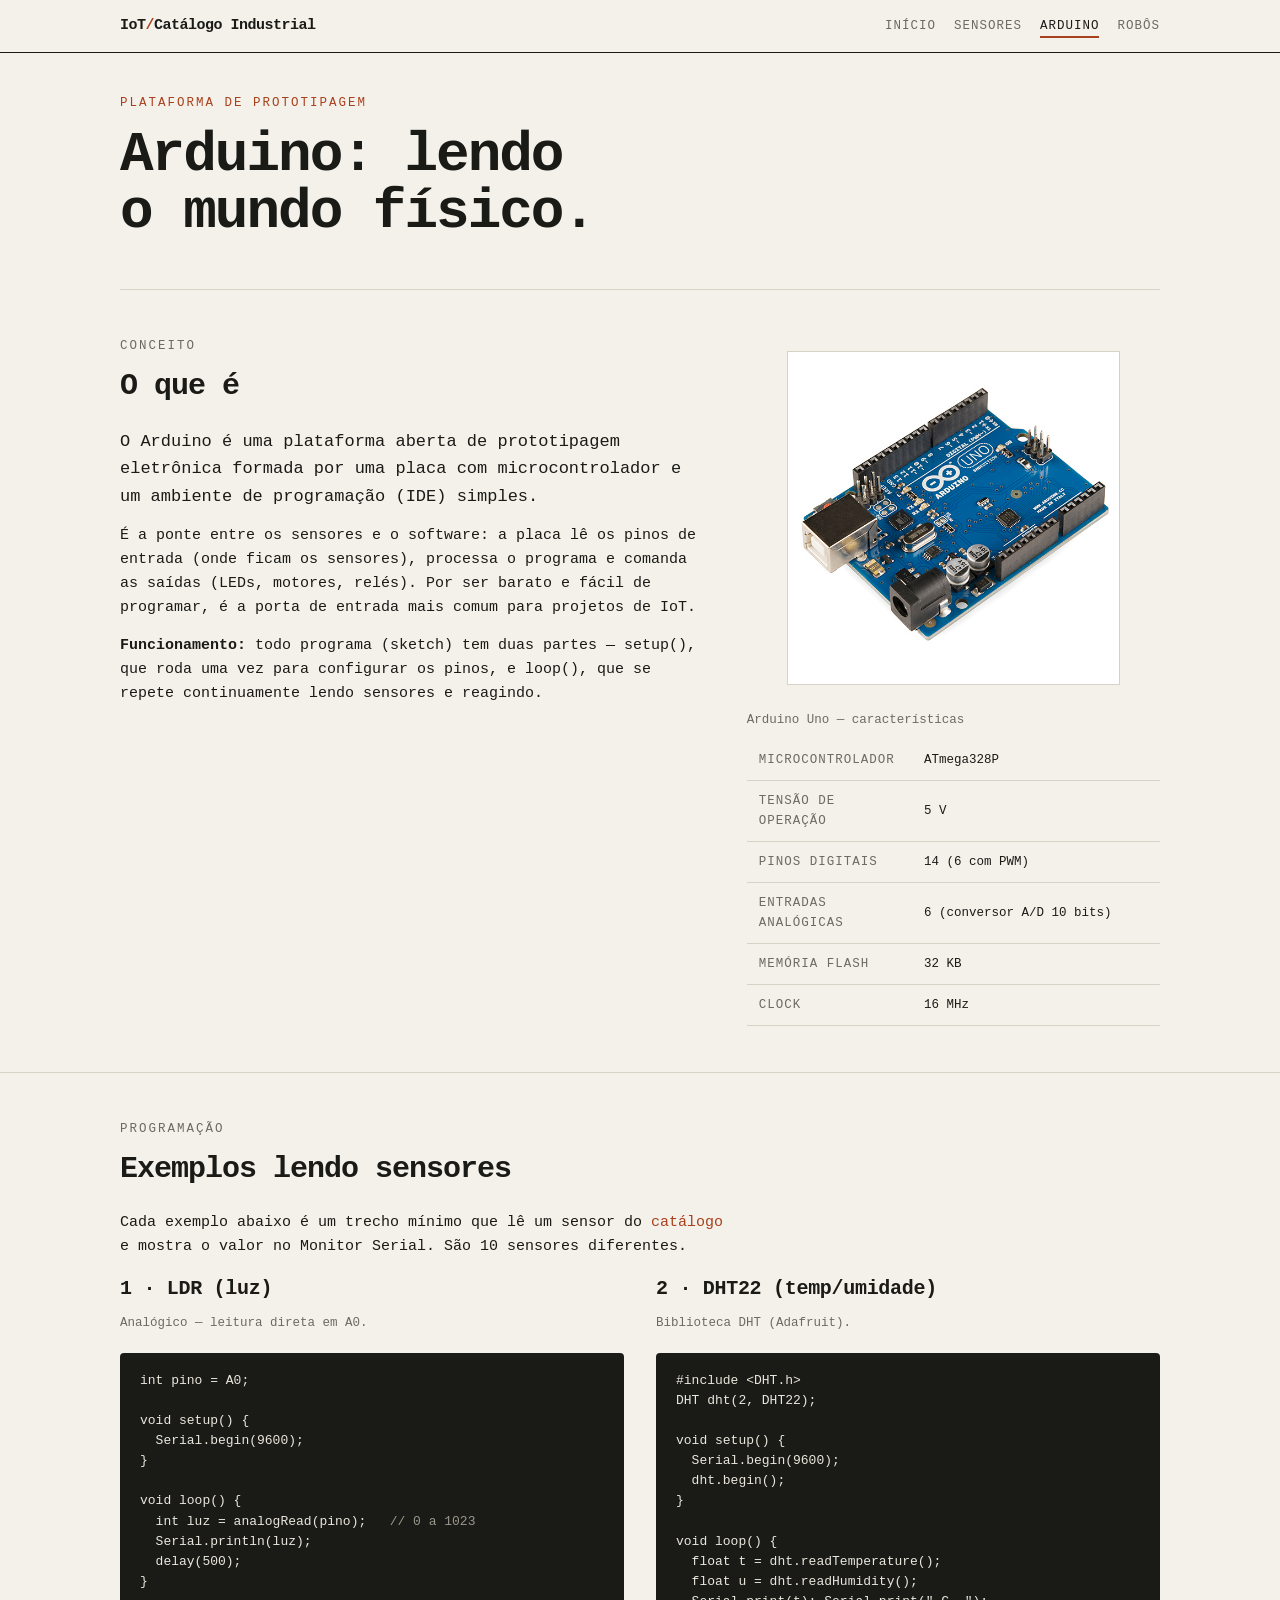
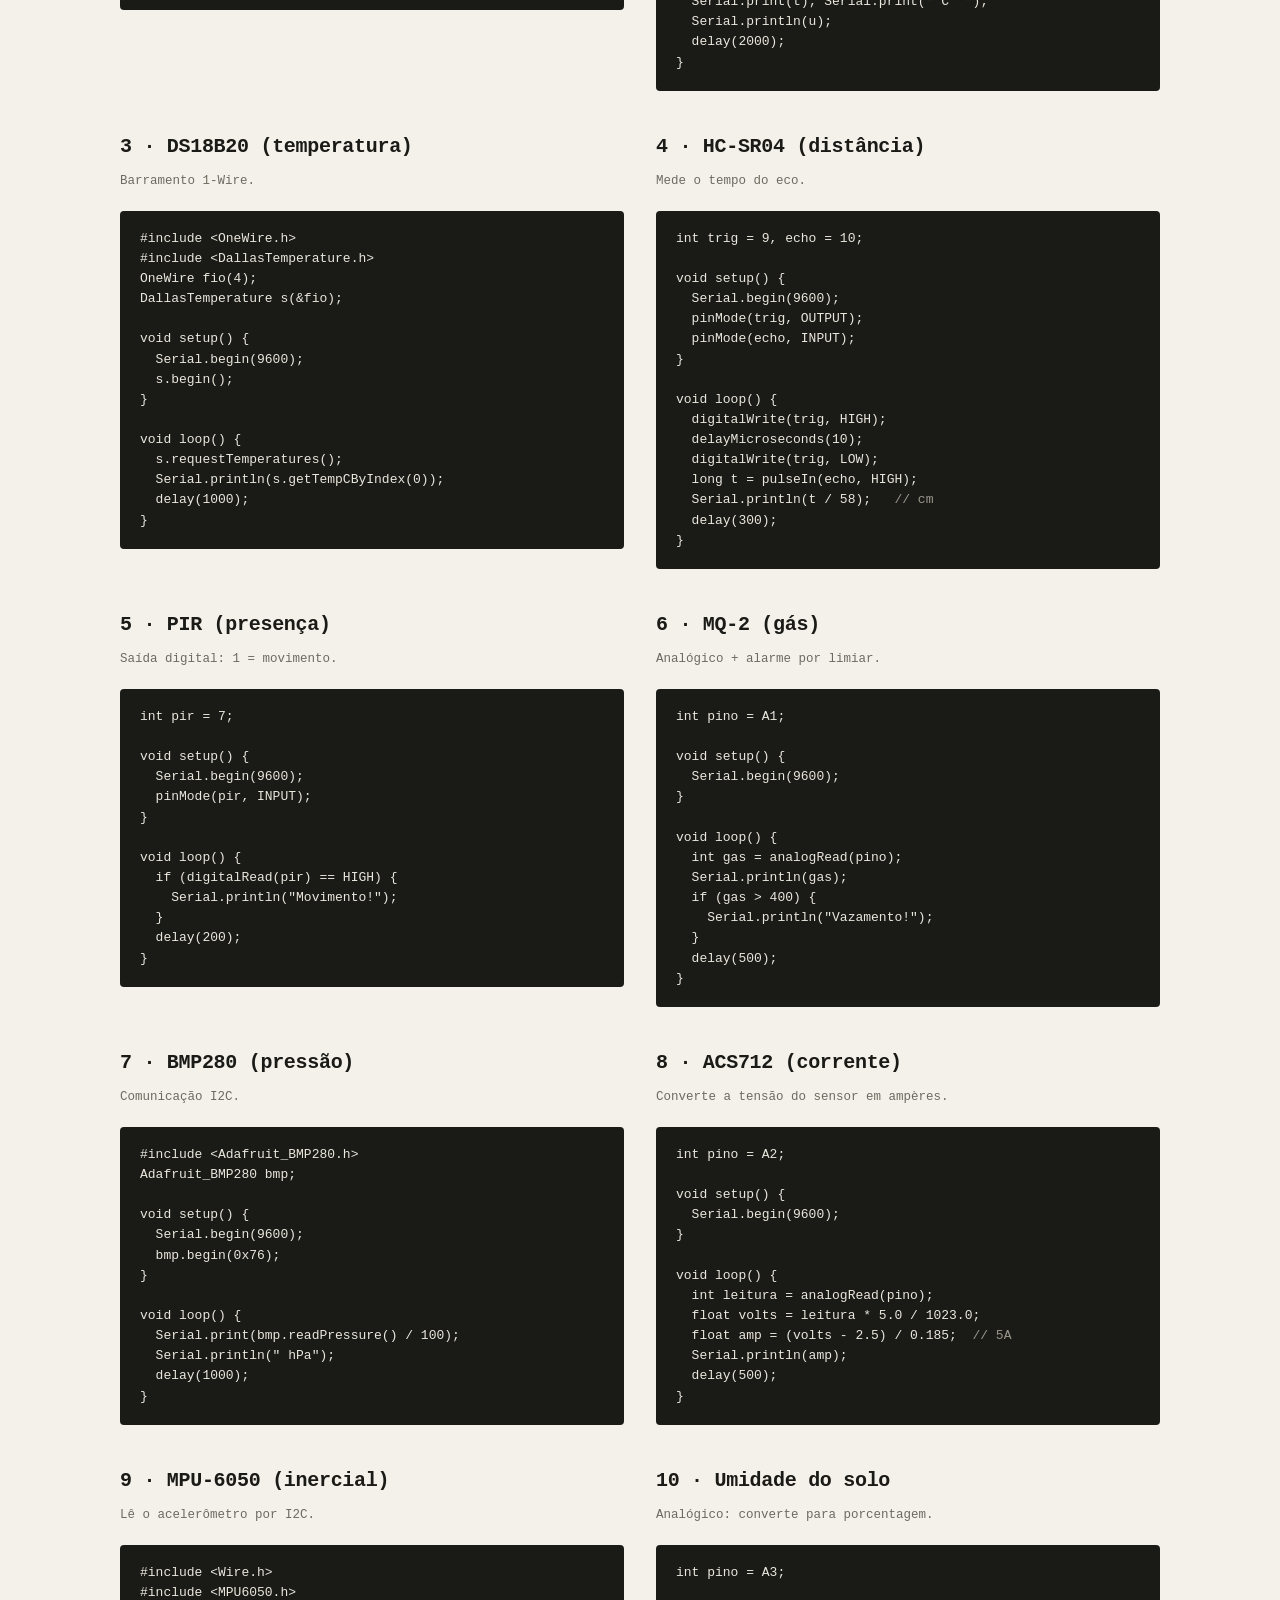
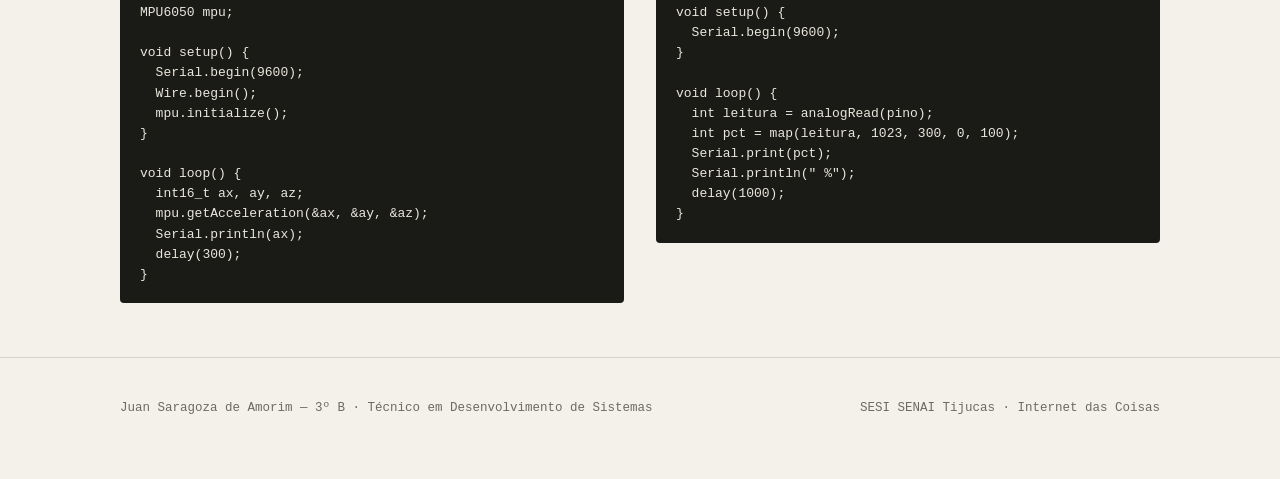
==== arduino.html @ edd11b9e "initial commit" ====
<!DOCTYPE html>
<html lang="pt-BR">
<head>
  <meta charset="UTF-8">
  <meta name="viewport" content="width=device-width, initial-scale=1.0">
  <title>Arduino — Catálogo IoT</title>
  <meta name="description" content="Arduino: conceito, funcionamento, características técnicas e exemplos de programação lendo sensores IoT.">
  <link rel="stylesheet" href="css/style.css">
</head>
<body>
  <header class="topbar">
    <div class="wrap">
      <div class="brand">IoT<span>/</span>Catálogo Industrial</div>
      <nav class="nav" aria-label="Navegação principal">
        <a href="index.html">Início</a>
        <a href="sensores.html">Sensores</a>
        <a href="arduino.html" class="active">Arduino</a>
        <a href="robos.html">Robôs</a>
      </nav>
    </div>
  </header>

  <main>
    <div class="wrap">
      <div class="docblock">
        <p class="doc-eyebrow">Plataforma de prototipagem</p>
        <h1 class="doc-title">Arduino: lendo o mundo físico.</h1>
      </div>
    </div>

    <section>
      <div class="wrap split">
        <div>
          <p class="sec-label">Conceito</p>
          <h2>O que é</h2>
          <p class="lead">O Arduino é uma plataforma aberta de prototipagem eletrônica formada por
          uma placa com microcontrolador e um ambiente de programação (IDE) simples.</p>
          <p>É a ponte entre os sensores e o software: a placa lê os pinos de entrada (onde ficam
          os sensores), processa o programa e comanda as saídas (LEDs, motores, relés). Por ser
          barato e fácil de programar, é a porta de entrada mais comum para projetos de IoT.</p>
          <p><b>Funcionamento:</b> todo programa (sketch) tem duas partes — <code>setup()</code>,
          que roda uma vez para configurar os pinos, e <code>loop()</code>, que se repete
          continuamente lendo sensores e reagindo.</p>
        </div>
        <div>
          <figure class="card" style="border:1px solid var(--line)">
            <img src="img/arduino.jpg" alt="Placa Arduino Uno">
          </figure>
          <table class="spectable" aria-label="Características do Arduino Uno">
            <caption class="code-cap" style="text-align:left;caption-side:top;margin:10px 0">Arduino Uno — características</caption>
            <tr><th>Microcontrolador</th><td>ATmega328P</td></tr>
            <tr><th>Tensão de operação</th><td>5 V</td></tr>
            <tr><th>Pinos digitais</th><td>14 (6 com PWM)</td></tr>
            <tr><th>Entradas analógicas</th><td>6 (conversor A/D 10 bits)</td></tr>
            <tr><th>Memória Flash</th><td>32 KB</td></tr>
            <tr><th>Clock</th><td>16 MHz</td></tr>
          </table>
        </div>
      </div>
    </section>

    <section>
      <div class="wrap">
        <p class="sec-label">Programação</p>
        <h2>Exemplos lendo sensores</h2>
        <p>Cada exemplo abaixo é um trecho mínimo que lê um sensor do <a href="sensores.html">catálogo</a>
        e mostra o valor no Monitor Serial. São 10 sensores diferentes.</p>

        <div class="split" style="grid-template-columns:1fr 1fr;gap:32px">

          <div>
            <h3>1 · LDR (luz)</h3>
            <p class="code-cap">Analógico — leitura direta em A0.</p>
            <pre><code>int pino = A0;

void setup() {
  Serial.begin(9600);
}

void loop() {
  int luz = analogRead(pino);   <span class="cmt">// 0 a 1023</span>
  Serial.println(luz);
  delay(500);
}</code></pre>
          </div>

          <div>
            <h3>2 · DHT22 (temp/umidade)</h3>
            <p class="code-cap">Biblioteca DHT (Adafruit).</p>
            <pre><code>#include &lt;DHT.h&gt;
DHT dht(2, DHT22);

void setup() {
  Serial.begin(9600);
  dht.begin();
}

void loop() {
  float t = dht.readTemperature();
  float u = dht.readHumidity();
  Serial.print(t); Serial.print(" C  ");
  Serial.println(u);
  delay(2000);
}</code></pre>
          </div>

          <div>
            <h3>3 · DS18B20 (temperatura)</h3>
            <p class="code-cap">Barramento 1-Wire.</p>
            <pre><code>#include &lt;OneWire.h&gt;
#include &lt;DallasTemperature.h&gt;
OneWire fio(4);
DallasTemperature s(&amp;fio);

void setup() {
  Serial.begin(9600);
  s.begin();
}

void loop() {
  s.requestTemperatures();
  Serial.println(s.getTempCByIndex(0));
  delay(1000);
}</code></pre>
          </div>

          <div>
            <h3>4 · HC-SR04 (distância)</h3>
            <p class="code-cap">Mede o tempo do eco.</p>
            <pre><code>int trig = 9, echo = 10;

void setup() {
  Serial.begin(9600);
  pinMode(trig, OUTPUT);
  pinMode(echo, INPUT);
}

void loop() {
  digitalWrite(trig, HIGH);
  delayMicroseconds(10);
  digitalWrite(trig, LOW);
  long t = pulseIn(echo, HIGH);
  Serial.println(t / 58);   <span class="cmt">// cm</span>
  delay(300);
}</code></pre>
          </div>

          <div>
            <h3>5 · PIR (presença)</h3>
            <p class="code-cap">Saída digital: 1 = movimento.</p>
            <pre><code>int pir = 7;

void setup() {
  Serial.begin(9600);
  pinMode(pir, INPUT);
}

void loop() {
  if (digitalRead(pir) == HIGH) {
    Serial.println("Movimento!");
  }
  delay(200);
}</code></pre>
          </div>

          <div>
            <h3>6 · MQ-2 (gás)</h3>
            <p class="code-cap">Analógico + alarme por limiar.</p>
            <pre><code>int pino = A1;

void setup() {
  Serial.begin(9600);
}

void loop() {
  int gas = analogRead(pino);
  Serial.println(gas);
  if (gas &gt; 400) {
    Serial.println("Vazamento!");
  }
  delay(500);
}</code></pre>
          </div>

          <div>
            <h3>7 · BMP280 (pressão)</h3>
            <p class="code-cap">Comunicação I2C.</p>
            <pre><code>#include &lt;Adafruit_BMP280.h&gt;
Adafruit_BMP280 bmp;

void setup() {
  Serial.begin(9600);
  bmp.begin(0x76);
}

void loop() {
  Serial.print(bmp.readPressure() / 100);
  Serial.println(" hPa");
  delay(1000);
}</code></pre>
          </div>

          <div>
            <h3>8 · ACS712 (corrente)</h3>
            <p class="code-cap">Converte a tensão do sensor em ampères.</p>
            <pre><code>int pino = A2;

void setup() {
  Serial.begin(9600);
}

void loop() {
  int leitura = analogRead(pino);
  float volts = leitura * 5.0 / 1023.0;
  float amp = (volts - 2.5) / 0.185;  <span class="cmt">// 5A</span>
  Serial.println(amp);
  delay(500);
}</code></pre>
          </div>

          <div>
            <h3>9 · MPU-6050 (inercial)</h3>
            <p class="code-cap">Lê o acelerômetro por I2C.</p>
            <pre><code>#include &lt;Wire.h&gt;
#include &lt;MPU6050.h&gt;
MPU6050 mpu;

void setup() {
  Serial.begin(9600);
  Wire.begin();
  mpu.initialize();
}

void loop() {
  int16_t ax, ay, az;
  mpu.getAcceleration(&amp;ax, &amp;ay, &amp;az);
  Serial.println(ax);
  delay(300);
}</code></pre>
          </div>

          <div>
            <h3>10 · Umidade do solo</h3>
            <p class="code-cap">Analógico: converte para porcentagem.</p>
            <pre><code>int pino = A3;

void setup() {
  Serial.begin(9600);
}

void loop() {
  int leitura = analogRead(pino);
  int pct = map(leitura, 1023, 300, 0, 100);
  Serial.print(pct);
  Serial.println(" %");
  delay(1000);
}</code></pre>
          </div>

        </div>
      </div>
    </section>
  </main>

  <footer>
    <div class="wrap">
      <span>Juan Saragoza de Amorim — 3º B · Técnico em Desenvolvimento de Sistemas</span>
      <span>SESI SENAI Tijucas · Internet das Coisas</span>
    </div>
  </footer>
</body>
</html>
---- css/style.css ----
/* ============================================================
   Catalogo IoT — Sensores e Robos Industriais
   Estilo: datasheet tecnico monoespacado
   Autor: Juan Saragoza de Amorim — 3o B DS — SESI SENAI Tijucas
   ============================================================ */

:root {
  /* cores */
  --paper:   #f4f1ea;
  --paper-2: #ece8dd;
  --ink:     #1a1a17;
  --muted:   #6b6b60;
  --line:    #d6d2c6;
  --accent:  #a8401c;
  --accent-soft: #f0e2d8;

  /* tipografia */
  --mono: "Cascadia Code", "Consolas", "SFMono-Regular", ui-monospace, monospace;
  --fs-body: 15px;
  --fs-small: 12.5px;
  --fs-h3: 20px;
  --fs-h2: 30px;
  --fs-display: 56px;

  /* espacamento e formas */
  --gap: 24px;
  --pad: 20px;
  --maxw: 1080px;
  --radius: 4px;
}

* { box-sizing: border-box; }

html { -webkit-text-size-adjust: 100%; }

body {
  margin: 0;
  background: var(--paper);
  color: var(--ink);
  font-family: var(--mono);
  font-size: var(--fs-body);
  line-height: 1.6;
  text-rendering: optimizeLegibility;
}

a { color: var(--accent); text-decoration: none; }
a:hover { text-decoration: underline; }
a:focus-visible,
button:focus-visible,
input:focus-visible {
  outline: 2px solid var(--accent);
  outline-offset: 2px;
}

img { max-width: 100%; display: block; }

.wrap { max-width: var(--maxw); margin: 0 auto; padding: 0 var(--pad); }

/* ---------- cabecalho / navegacao ---------- */
.topbar {
  border-bottom: 1px solid var(--ink);
  background: var(--paper);
  position: sticky;
  top: 0;
  z-index: 10;
}
.topbar .wrap {
  display: flex;
  align-items: baseline;
  justify-content: space-between;
  gap: var(--gap);
  padding-top: 14px;
  padding-bottom: 14px;
  flex-wrap: wrap;
}
.brand { font-weight: 700; letter-spacing: -0.5px; color: var(--ink); }
.brand span { color: var(--accent); }
.nav { display: flex; gap: 18px; flex-wrap: wrap; font-size: var(--fs-small); }
.nav a { color: var(--muted); text-transform: uppercase; letter-spacing: 1px; }
.nav a:hover { color: var(--ink); text-decoration: none; }
.nav a.active { color: var(--ink); border-bottom: 2px solid var(--accent); }

/* ---------- bloco de identificacao (estilo datasheet) ---------- */
.docblock {
  border-bottom: 1px solid var(--line);
  padding: 40px 0 28px;
}
.doc-eyebrow {
  font-size: var(--fs-small);
  letter-spacing: 2px;
  text-transform: uppercase;
  color: var(--accent);
  margin: 0 0 14px;
}
.doc-title {
  font-size: var(--fs-display);
  line-height: 1.02;
  letter-spacing: -2px;
  margin: 0 0 20px;
  max-width: 15ch;
}
.doc-meta {
  display: grid;
  grid-template-columns: repeat(4, minmax(0, 1fr));
  border: 1px solid var(--line);
  border-radius: var(--radius);
  overflow: hidden;
  font-size: var(--fs-small);
  max-width: 640px;
}
.doc-meta div { padding: 10px 14px; border-right: 1px solid var(--line); }
.doc-meta div:last-child { border-right: 0; }
.doc-meta dt { color: var(--muted); text-transform: uppercase; letter-spacing: 1px; }
.doc-meta dd { margin: 2px 0 0; font-weight: 700; }

/* ---------- secoes ---------- */
section { padding: 46px 0; border-bottom: 1px solid var(--line); }
section.tight { padding: 28px 0; }
.sec-label {
  font-size: var(--fs-small);
  letter-spacing: 2px;
  text-transform: uppercase;
  color: var(--muted);
  margin: 0 0 6px;
}
h2 { font-size: var(--fs-h2); letter-spacing: -1px; margin: 0 0 18px; }
h3 { font-size: var(--fs-h3); margin: 0 0 8px; letter-spacing: -0.3px; }
p { margin: 0 0 14px; max-width: 68ch; }
.lead { font-size: 17px; max-width: 62ch; }
.muted { color: var(--muted); }

/* ---------- layout de duas colunas assimetrico ---------- */
.split {
  display: grid;
  grid-template-columns: 1.4fr 1fr;
  gap: 48px;
  align-items: start;
}
.split.rev { grid-template-columns: 1fr 1.4fr; }

/* ---------- conceitos (lista definicao) ---------- */
.concepts { display: grid; gap: 0; border-top: 1px solid var(--line); }
.concept {
  display: grid;
  grid-template-columns: 44px 1fr;
  gap: 16px;
  padding: 20px 0;
  border-bottom: 1px solid var(--line);
}
.concept .num { color: var(--accent); font-weight: 700; }

/* ---------- barra de acesso (cards das duas areas) ---------- */
.areas { display: grid; grid-template-columns: 1fr 1fr; gap: 2px; background: var(--ink); border: 1px solid var(--ink); }
.area {
  background: var(--paper);
  padding: 28px;
  display: flex;
  flex-direction: column;
  gap: 10px;
  min-height: 220px;
}
.area:hover { background: var(--accent-soft); }
.area .k { font-size: var(--fs-small); letter-spacing: 2px; color: var(--accent); text-transform: uppercase; }
.area h3 { font-size: 26px; }
.area .go { margin-top: auto; font-weight: 700; color: var(--ink); }

/* ---------- filtro ---------- */
.toolbar {
  display: flex;
  gap: 12px;
  align-items: center;
  flex-wrap: wrap;
  margin: 0 0 26px;
  padding: 14px;
  border: 1px solid var(--line);
  border-radius: var(--radius);
  background: var(--paper-2);
}
.toolbar label { font-size: var(--fs-small); text-transform: uppercase; letter-spacing: 1px; color: var(--muted); }
.toolbar input[type="search"] {
  font-family: var(--mono);
  font-size: var(--fs-body);
  padding: 8px 12px;
  border: 1px solid var(--ink);
  border-radius: var(--radius);
  background: var(--paper);
  color: var(--ink);
  flex: 1 1 220px;
  min-width: 160px;
}
.chips { display: flex; gap: 8px; flex-wrap: wrap; }
.chip {
  font-family: var(--mono);
  font-size: var(--fs-small);
  padding: 6px 12px;
  border: 1px solid var(--line);
  background: var(--paper);
  color: var(--muted);
  border-radius: 999px;
  cursor: pointer;
  letter-spacing: 0.5px;
}
.chip:hover { border-color: var(--ink); color: var(--ink); }
.chip[aria-pressed="true"] {
  background: var(--ink);
  color: var(--paper);
  border-color: var(--ink);
}
.count { font-size: var(--fs-small); color: var(--muted); margin-left: auto; }

/* ---------- fichas (cards de sensor/robo) ---------- */
/* flex + justify-content:center centraliza os itens que sobram na ultima linha */
.grid { display: flex; flex-wrap: wrap; justify-content: center; gap: 18px; }
.card {
  background: var(--paper);
  border: 1px solid var(--line);
  padding: 0;
  display: flex;
  flex-direction: column;
  flex: 0 1 330px;
}
.card figure { margin: 0; background: var(--paper-2); border-bottom: 1px solid var(--line); }
.card figure img { width: 100%; height: 200px; object-fit: cover; }
/* nos cards do catalogo a foto aparece inteira (sem corte) */
.grid .card figure img { object-fit: contain; height: 210px; padding: 10px; }
.card .body { padding: 18px 20px 22px; display: flex; flex-direction: column; gap: 10px; height: 100%; }
.card .cat { font-size: var(--fs-small); text-transform: uppercase; letter-spacing: 1.5px; color: var(--accent); }
.card h3 { margin: 0; }
.card dl { margin: 6px 0 0; display: grid; grid-template-columns: auto 1fr; gap: 4px 12px; font-size: var(--fs-small); }
.card dt { color: var(--muted); text-transform: uppercase; letter-spacing: 0.5px; white-space: nowrap; }
.card dd { margin: 0; }
.card .desc { font-size: var(--fs-small); color: var(--ink); }
.card .makers { margin-top: auto; font-size: var(--fs-small); color: var(--muted); border-top: 1px dashed var(--line); padding-top: 10px; }
.card .makers b { color: var(--ink); font-weight: 700; }
.tag {
  display: inline-block;
  font-size: 11px;
  letter-spacing: 1px;
  text-transform: uppercase;
  border: 1px solid var(--ink);
  padding: 2px 8px;
  border-radius: 999px;
}

/* ---------- estado vazio (JS filtro) ---------- */
.empty {
  display: none;
  border: 1px dashed var(--line);
  padding: 40px 24px;
  text-align: center;
  color: var(--muted);
}
.empty.show { display: block; }

/* ---------- blocos de codigo (arduino) ---------- */
pre {
  background: var(--ink);
  color: #eae7dd;
  padding: 18px 20px;
  border-radius: var(--radius);
  overflow-x: auto;
  font-size: 13px;
  line-height: 1.55;
  margin: 0 0 8px;
}
pre .cmt { color: #9a968a; }
.code-cap { font-size: var(--fs-small); color: var(--muted); margin: 0 0 20px; }

/* ---------- tabela specs arduino ---------- */
.spectable { width: 100%; border-collapse: collapse; font-size: var(--fs-small); }
.spectable th, .spectable td { text-align: left; padding: 10px 12px; border-bottom: 1px solid var(--line); }
.spectable th { color: var(--muted); text-transform: uppercase; letter-spacing: 1px; font-weight: 400; width: 40%; }

/* ---------- rodape ---------- */
footer { padding: 40px 0 60px; font-size: var(--fs-small); color: var(--muted); }
footer .wrap { display: flex; justify-content: space-between; gap: 20px; flex-wrap: wrap; }
footer a { color: var(--muted); }
footer a:hover { color: var(--ink); }

/* ---------- responsivo ---------- */
@media (max-width: 760px) {
  :root { --fs-display: 38px; --fs-h2: 24px; }
  .split, .split.rev { grid-template-columns: 1fr; gap: 24px; }
  .areas { grid-template-columns: 1fr; }
  .doc-meta { grid-template-columns: 1fr 1fr; }
  .doc-meta div:nth-child(2) { border-right: 0; }
  .count { margin-left: 0; width: 100%; }
}
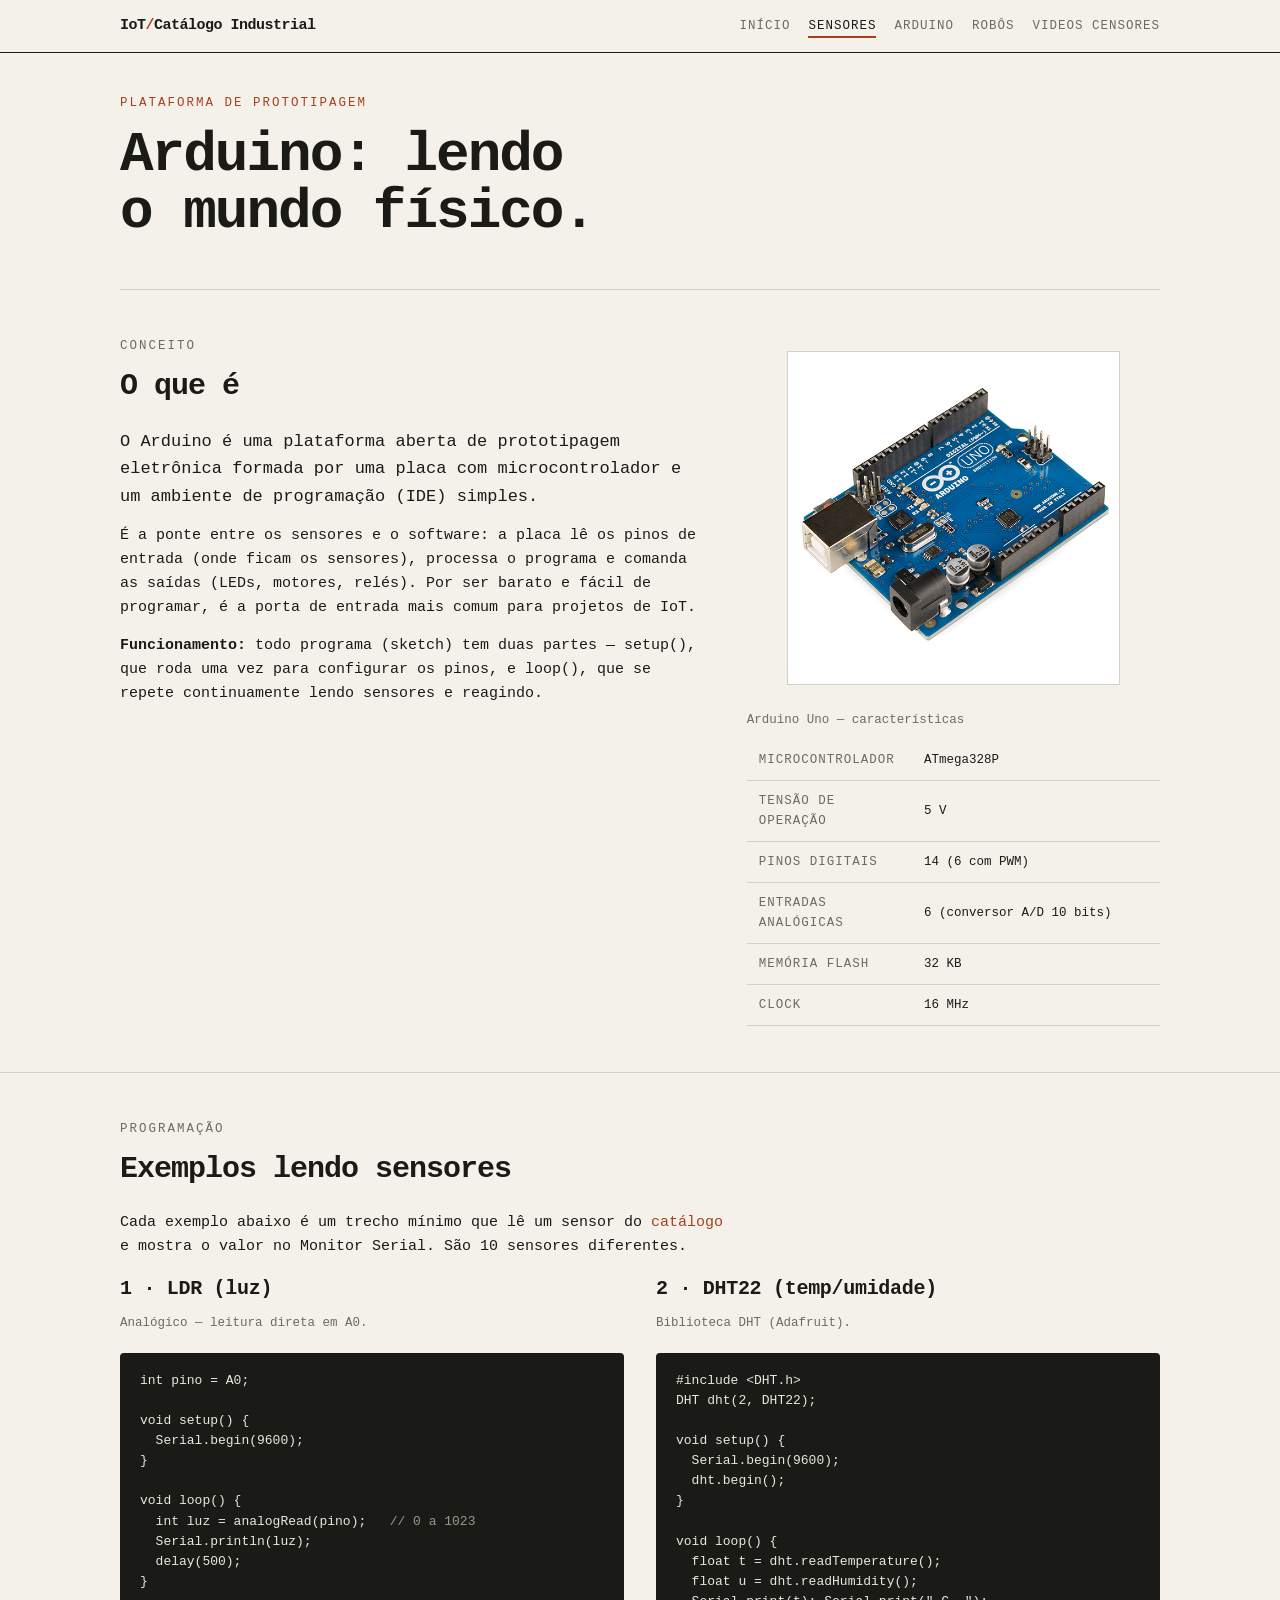
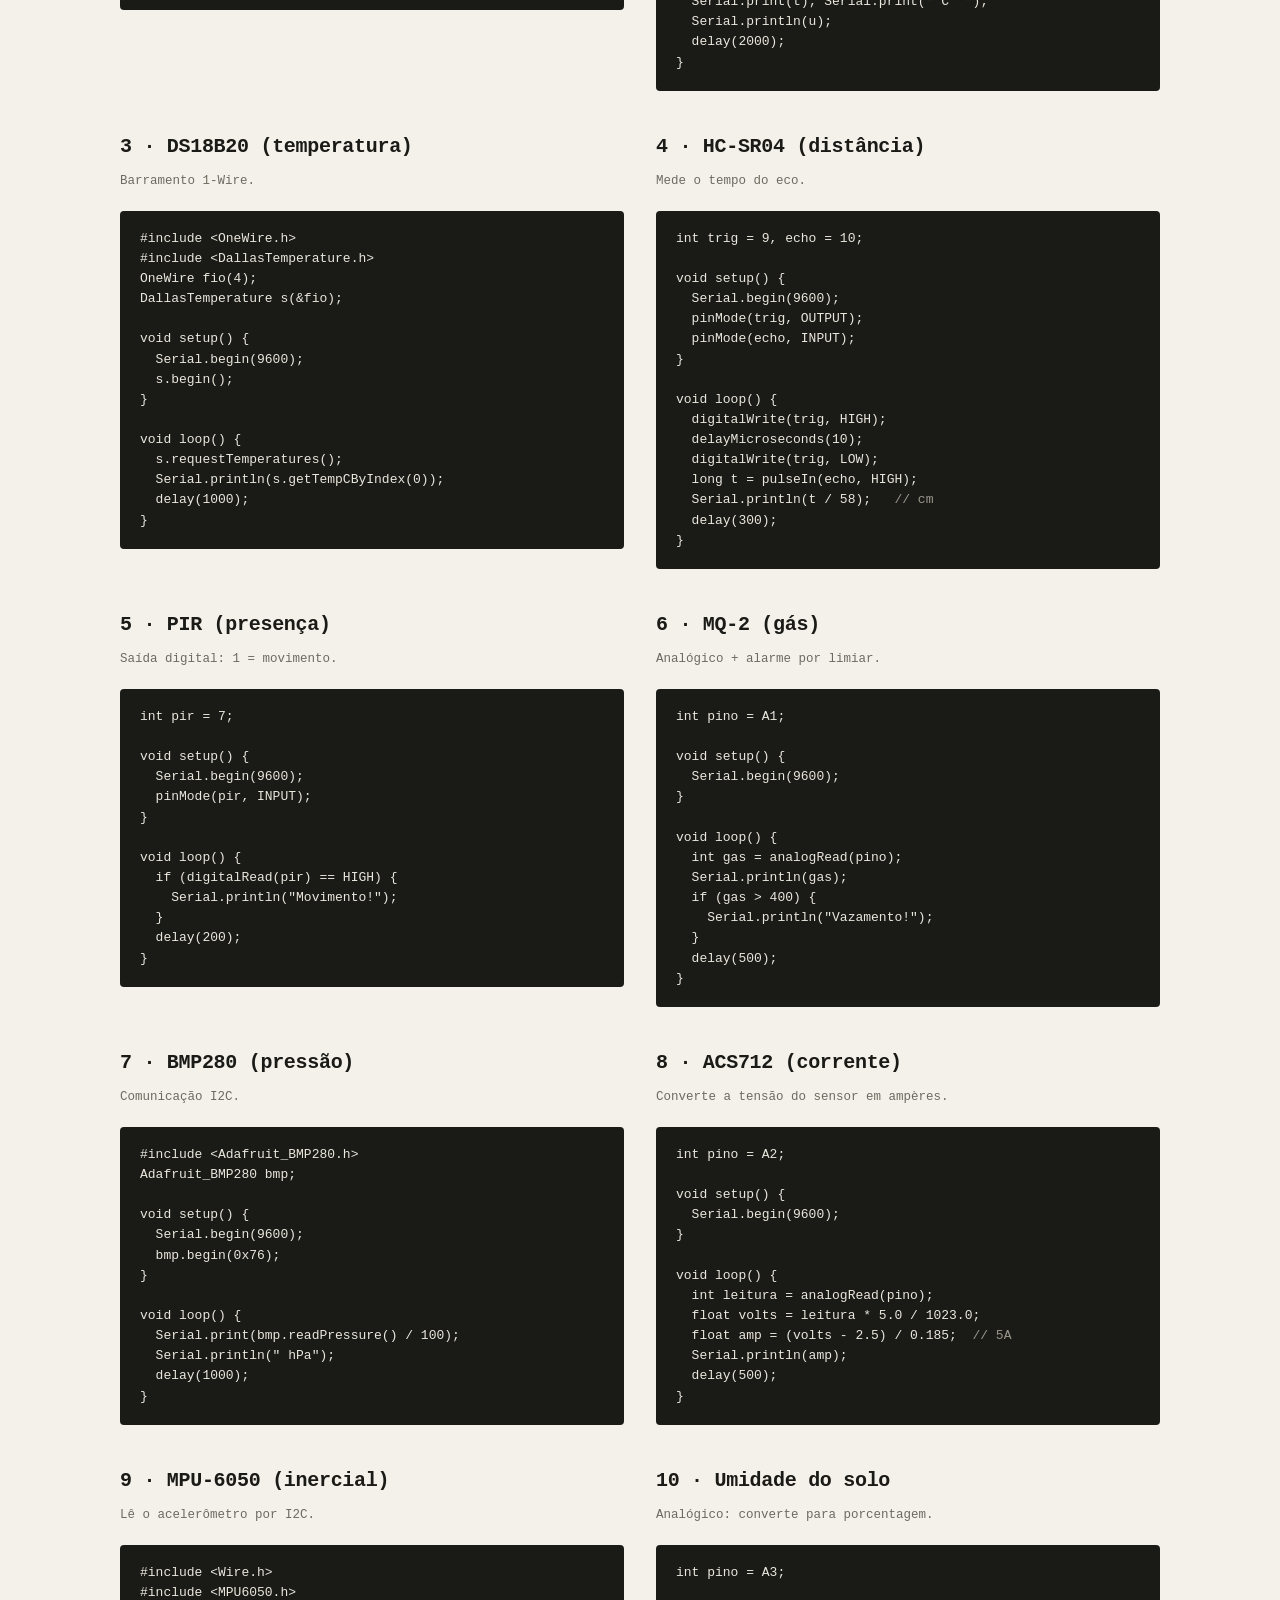
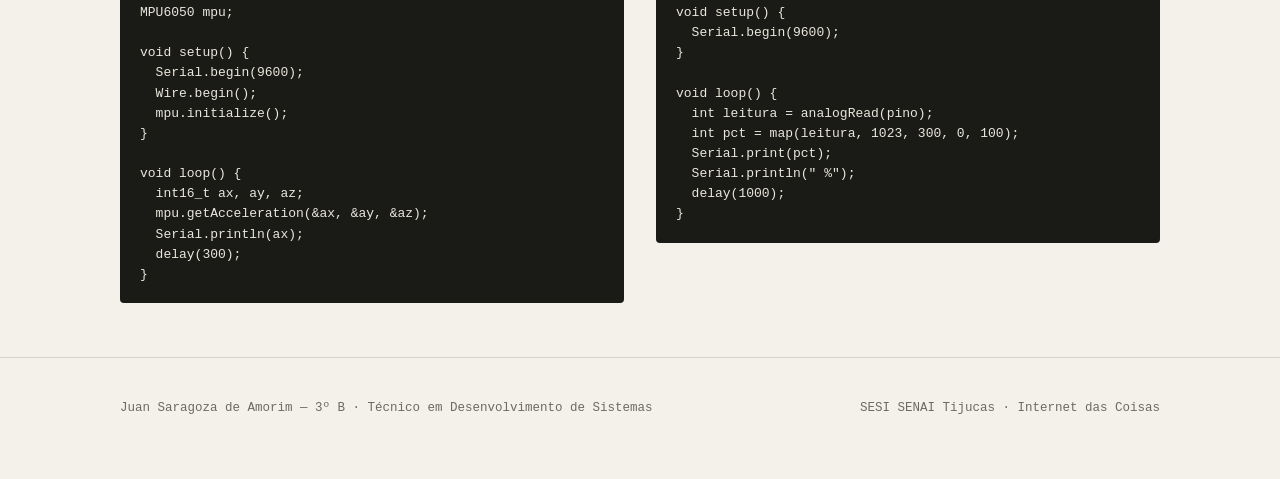
==== commit b120fefd: "agr vai" ====
--- a/arduino.html
+++ b/arduino.html
@@ -13,9 +13,10 @@
       <div class="brand">IoT<span>/</span>Catálogo Industrial</div>
       <nav class="nav" aria-label="Navegação principal">
         <a href="index.html">Início</a>
-        <a href="sensores.html">Sensores</a>
-        <a href="arduino.html" class="active">Arduino</a>
+        <a href="sensores.html" class="active">Sensores</a>
+        <a href="arduino.html">Arduino</a>
         <a href="robos.html">Robôs</a>
+        <a href="videos_sensores.html">Videos censores</a>
       </nav>
     </div>
   </header>
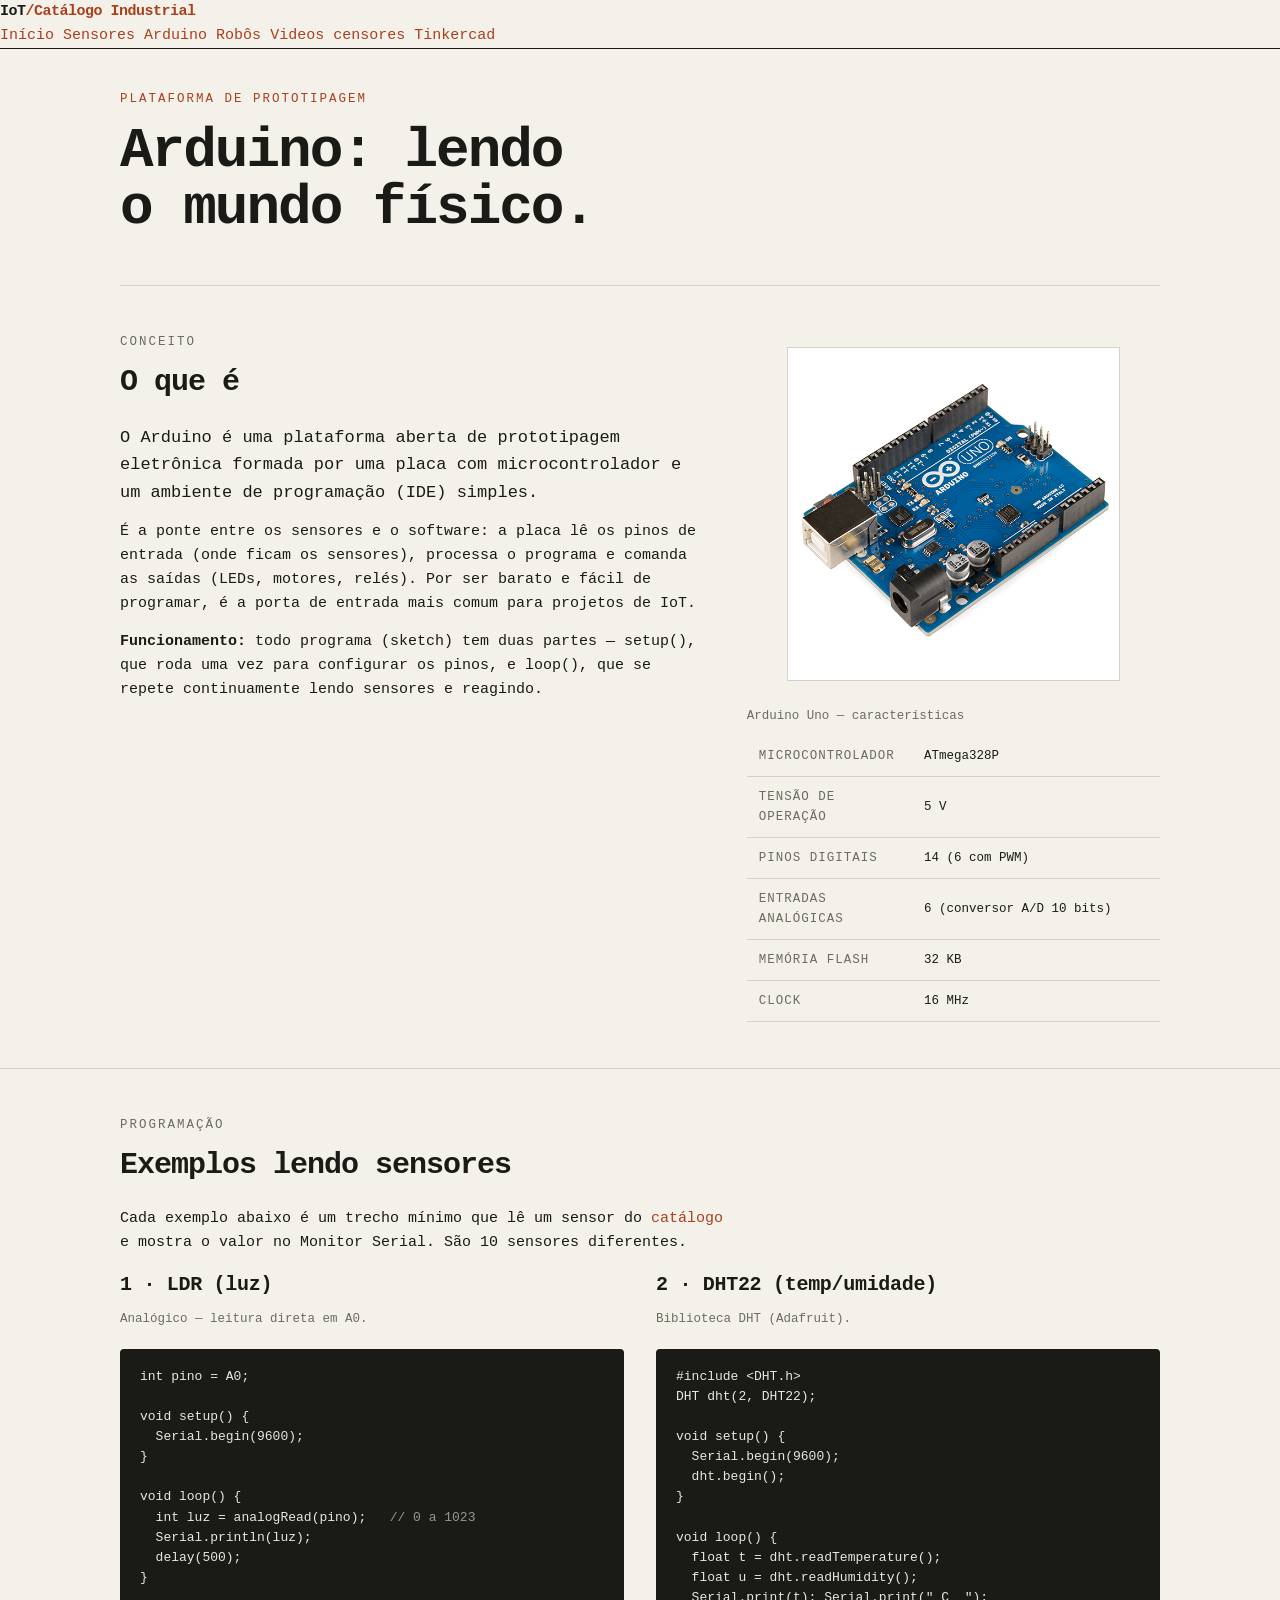
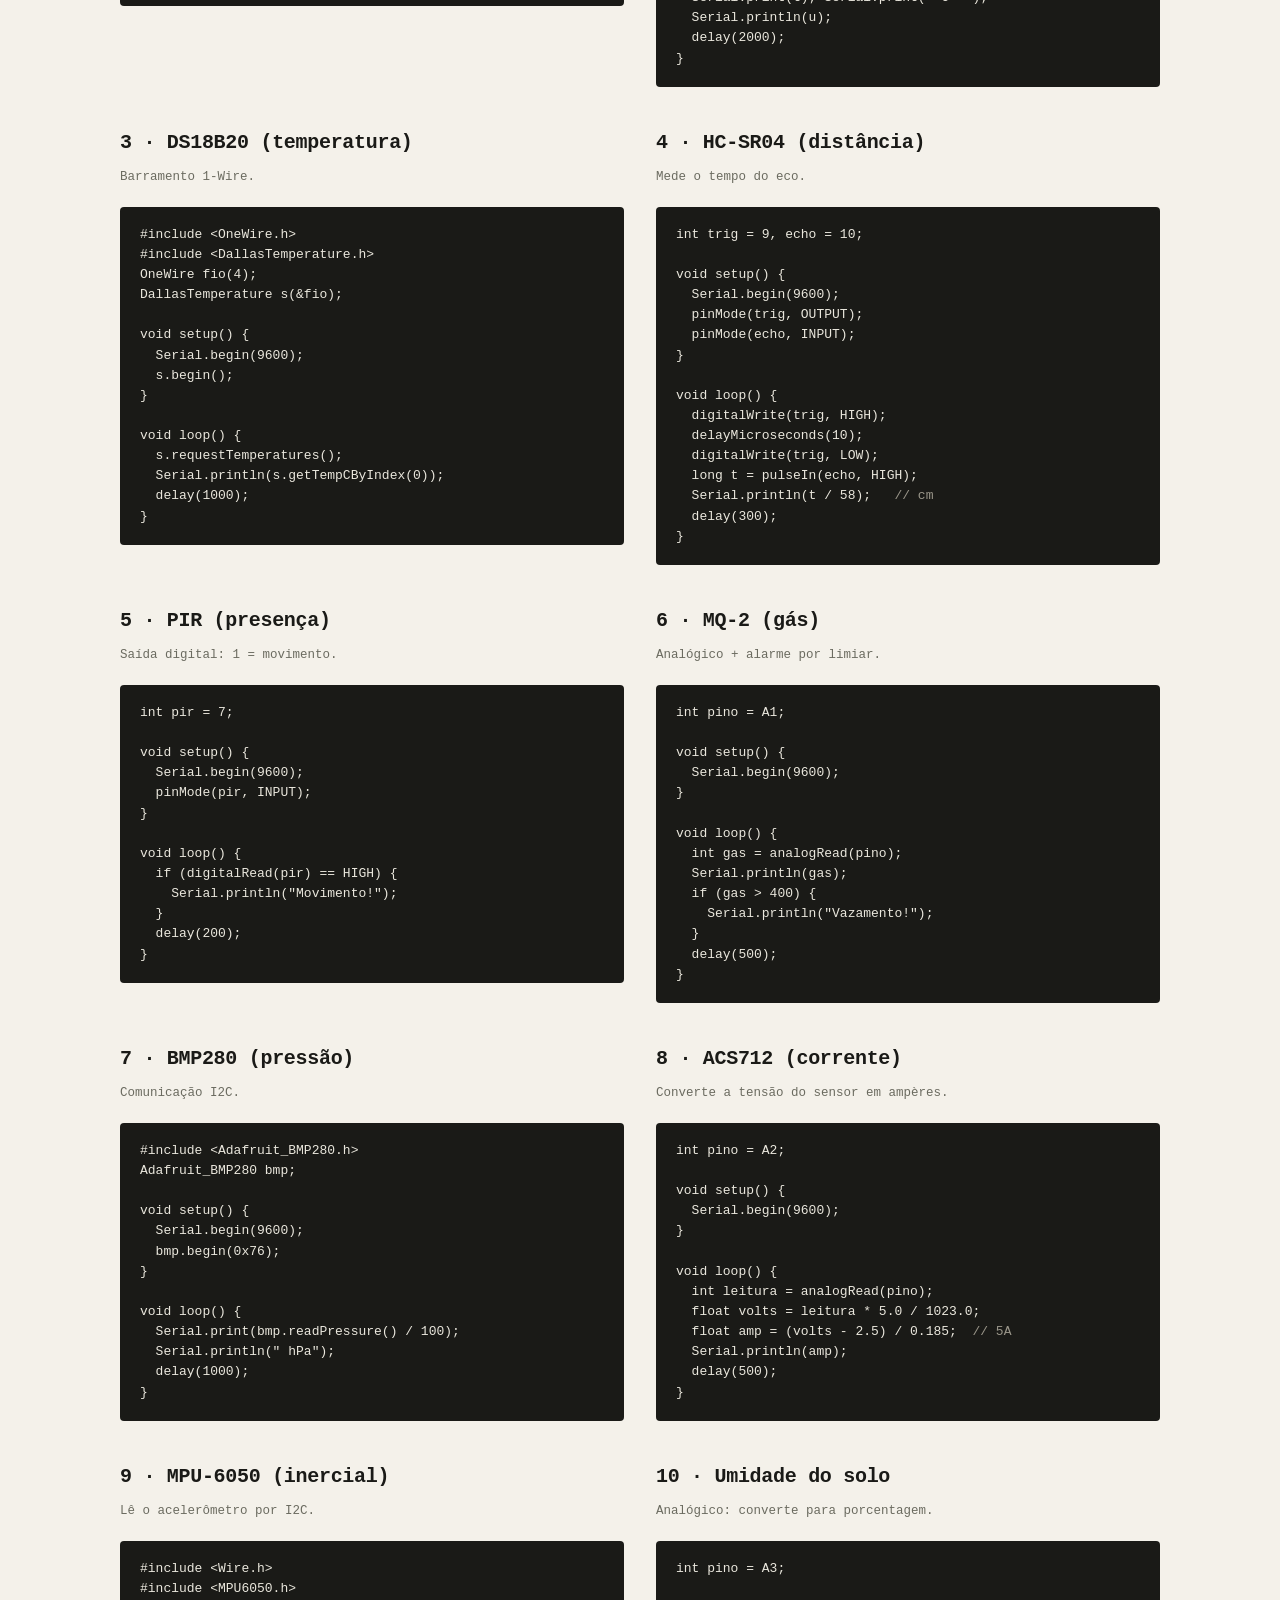
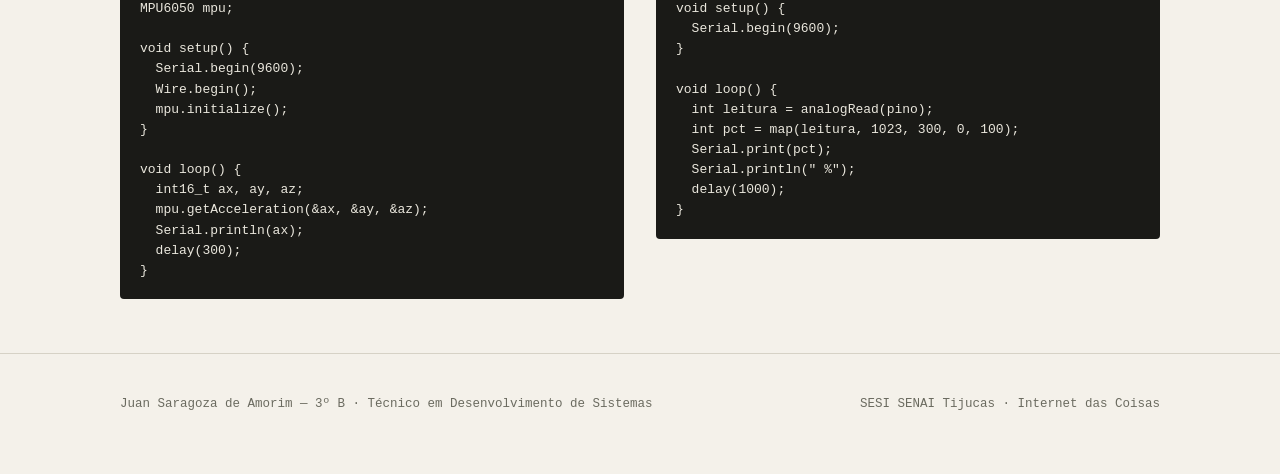
==== commit 57c4bfd5: "adição de mais uma pagina 'os trabalhos do tinkercard'" ====
--- a/arduino.html
+++ b/arduino.html
@@ -9,18 +9,17 @@
 </head>
 <body>
   <header class="topbar">
-    <div class="wrap">
-      <div class="brand">IoT<span>/</span>Catálogo Industrial</div>
-      <nav class="nav" aria-label="Navegação principal">
-        <a href="index.html">Início</a>
-        <a href="sensores.html" class="active">Sensores</a>
-        <a href="arduino.html">Arduino</a>
-        <a href="robos.html">Robôs</a>
-        <a href="videos_sensores.html">Videos censores</a>
-      </nav>
-    </div>
+    <a class="brand" href="index.html">IoT<span>/Catálogo Industrial</span></a>
+    <nav>
+      <a href="index.html">Início</a>
+      <a href="sensores.html">Sensores</a>
+      <a href="arduino.html">Arduino</a>
+      <a href="robos.html">Robôs</a>
+      <a href="videos_sensores.html">Videos censores</a>
+      <a href="tinkercad.html" aria-current="page">Tinkercad</a>
+    </nav>
   </header>
-
+ 
   <main>
     <div class="wrap">
       <div class="docblock">
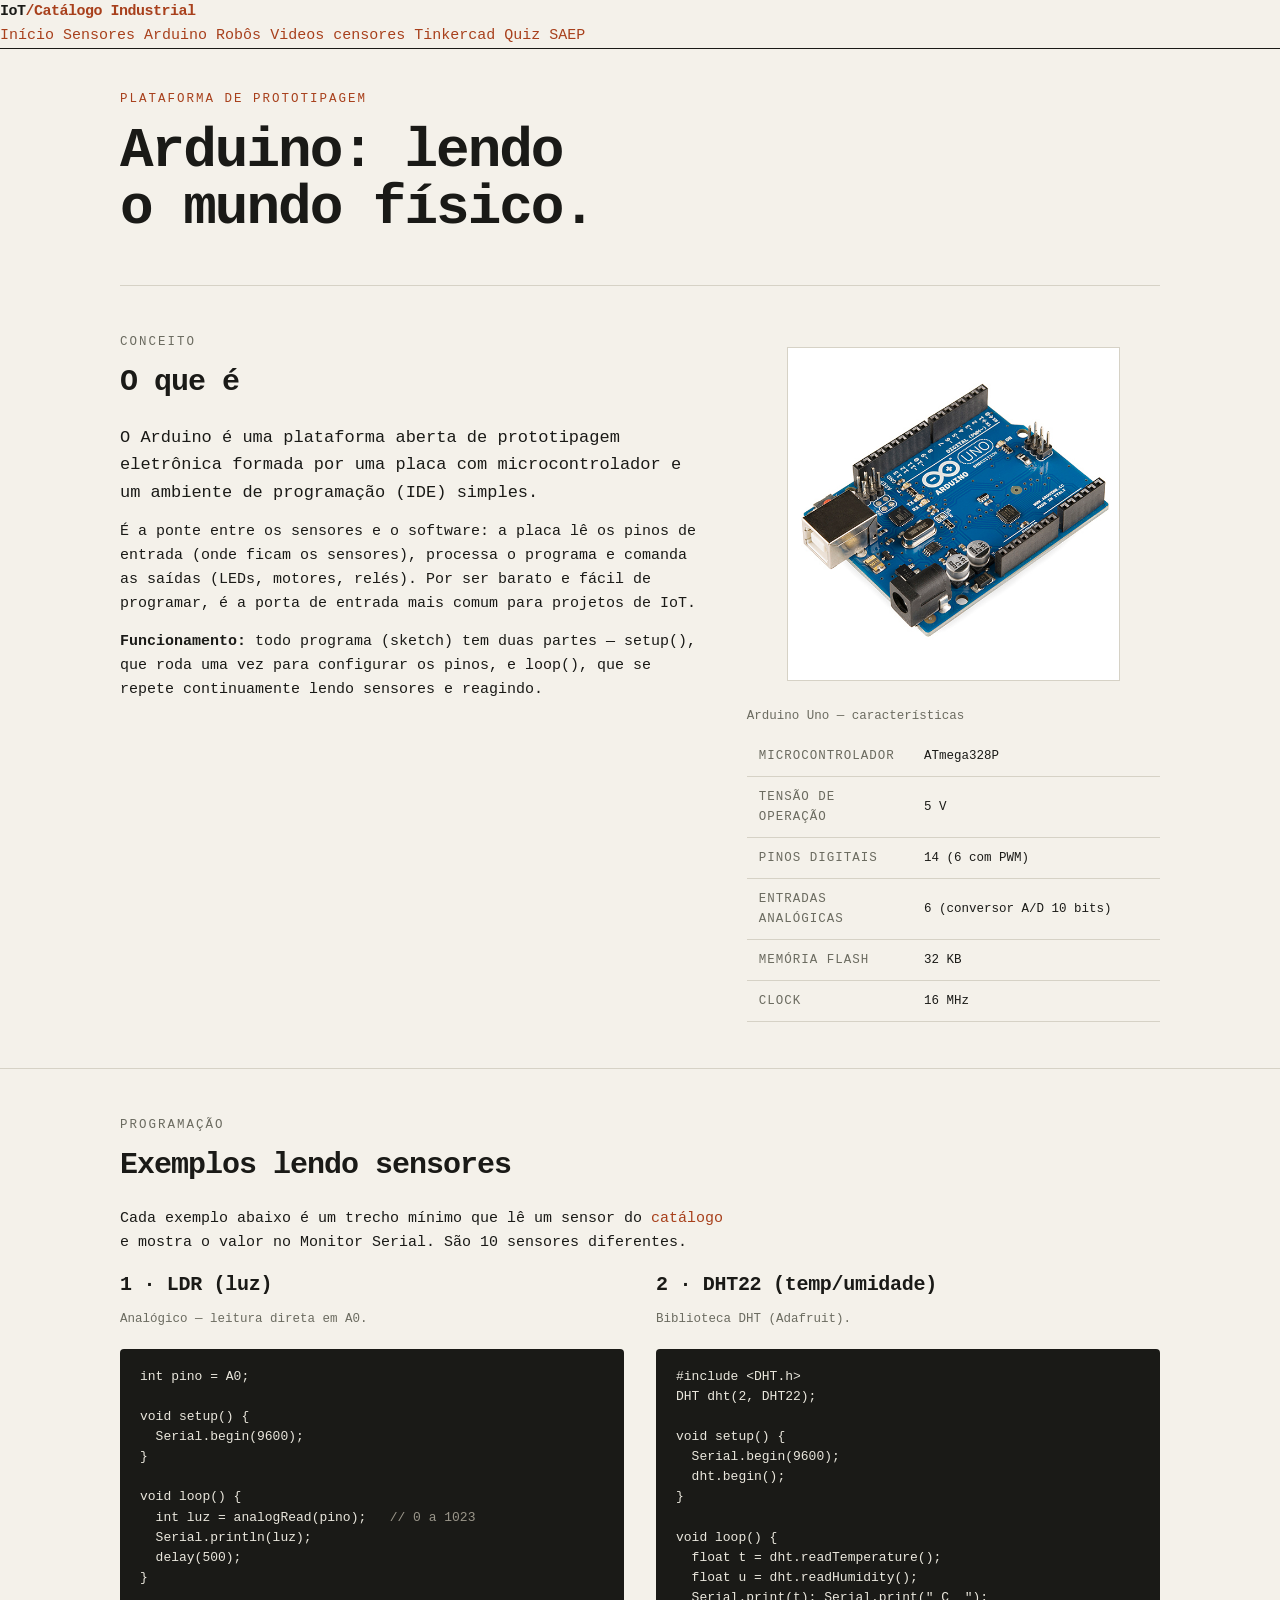
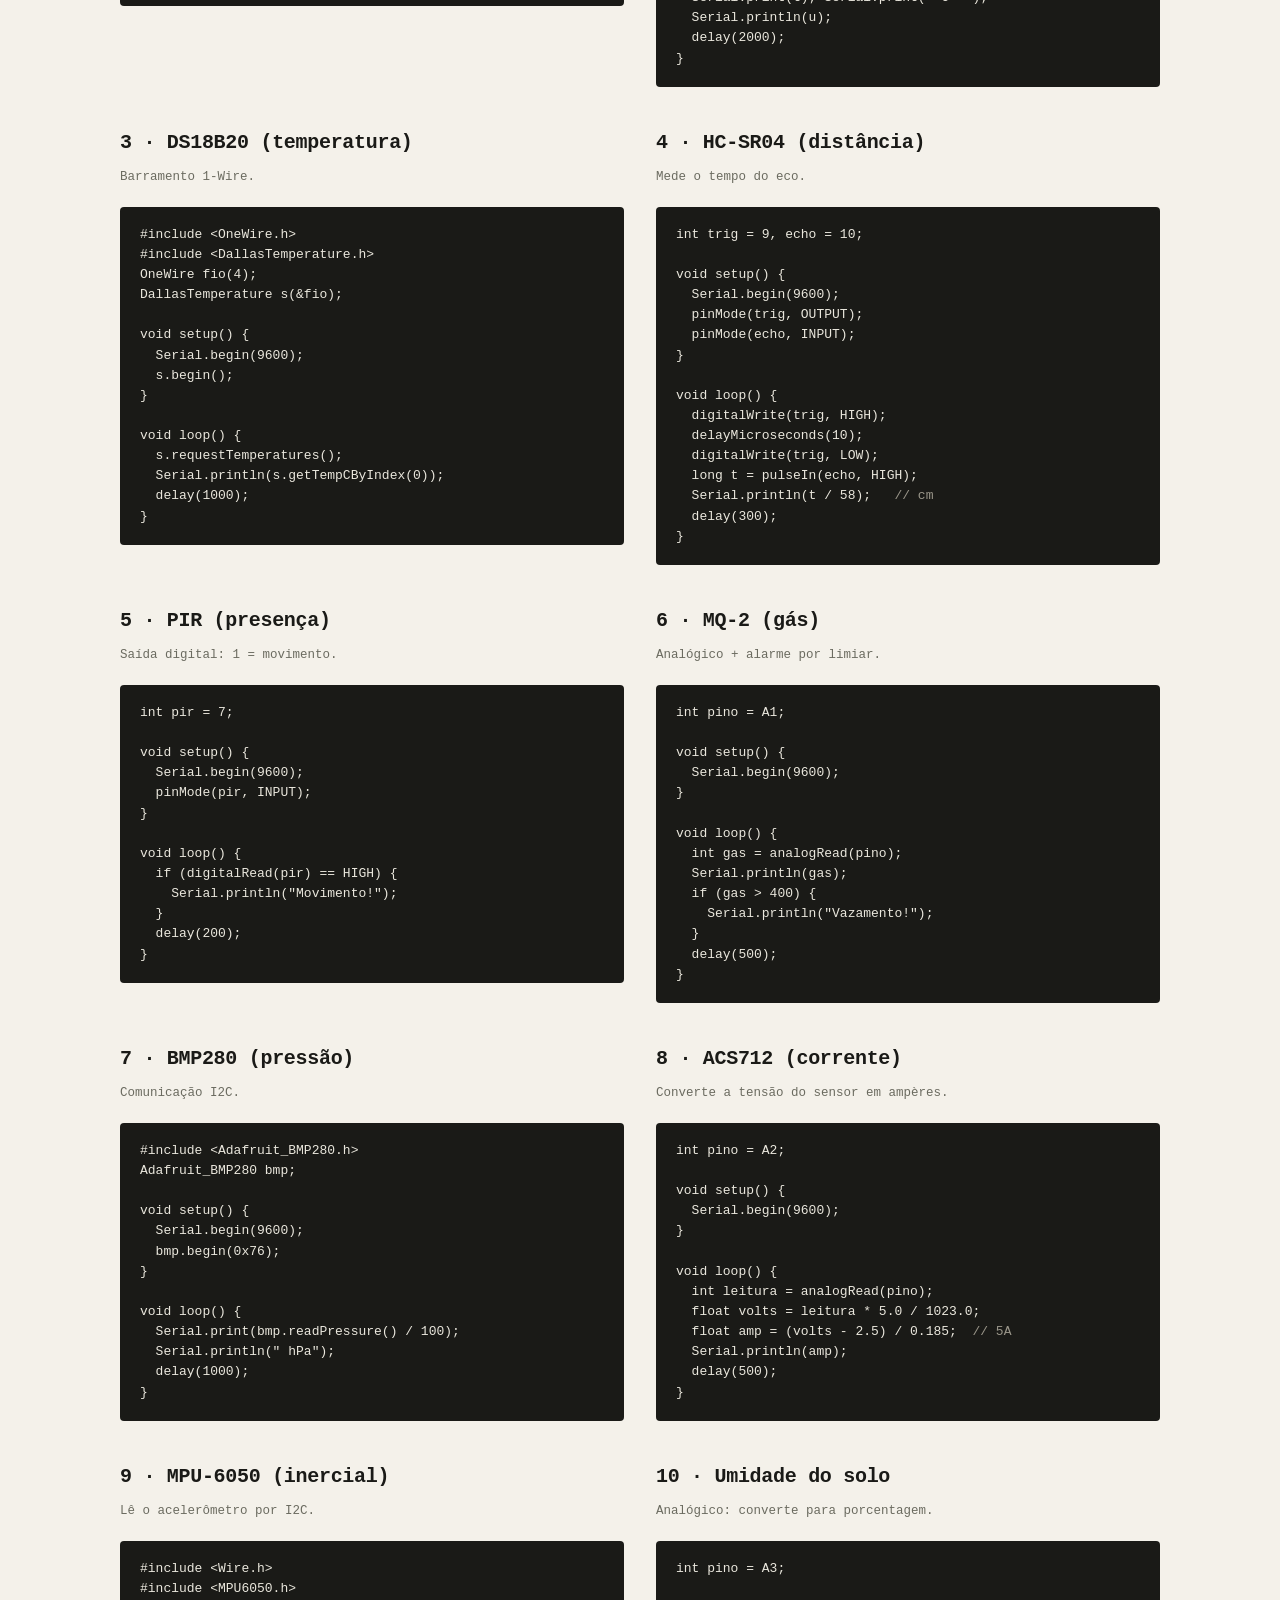
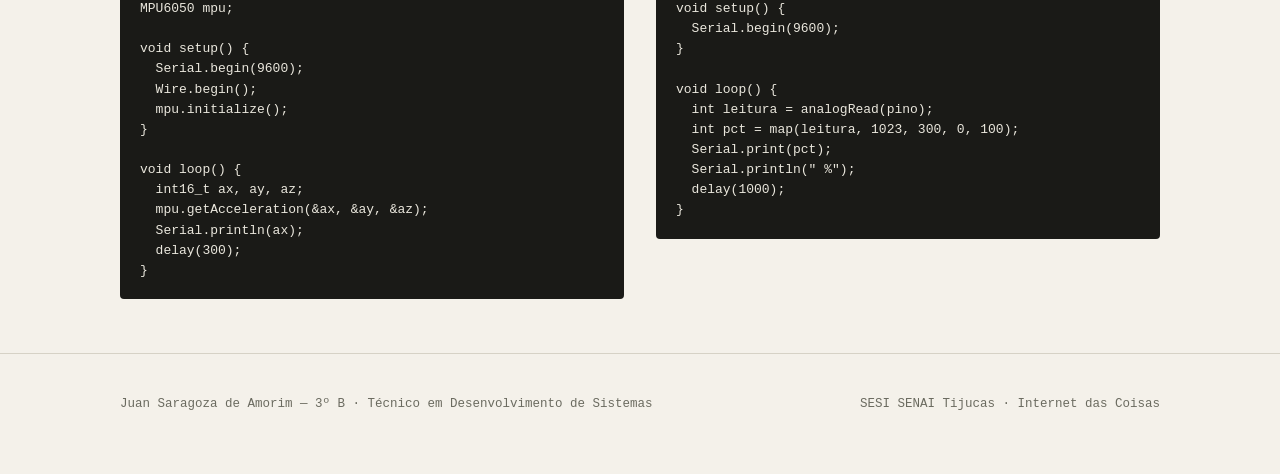
==== commit d2805470: "quiz saep" ====
--- a/arduino.html
+++ b/arduino.html
@@ -16,7 +16,8 @@
       <a href="arduino.html">Arduino</a>
       <a href="robos.html">Robôs</a>
       <a href="videos_sensores.html">Videos censores</a>
-      <a href="tinkercad.html" aria-current="page">Tinkercad</a>
+      <a href="tinkercad.html" >Tinkercad</a>
+      <a href="quiz.html" >Quiz SAEP</a>
     </nav>
   </header>
  
